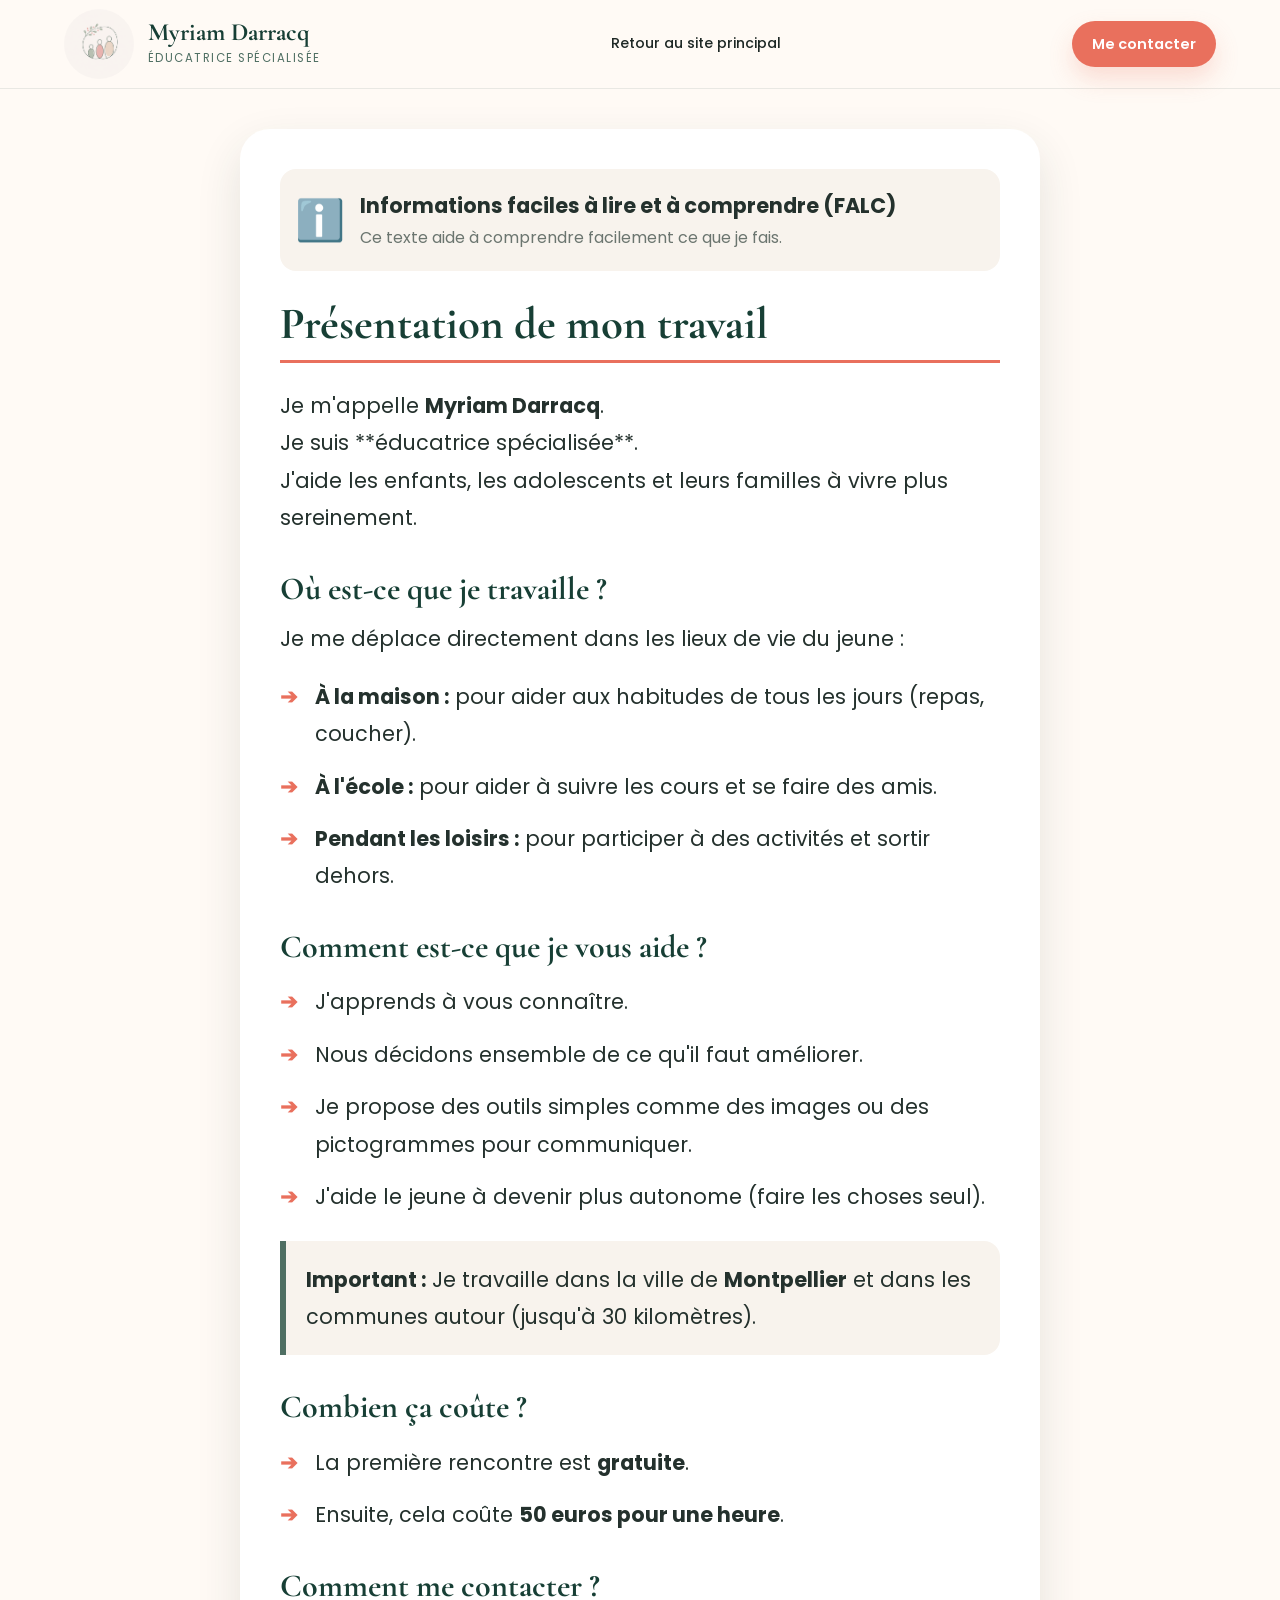
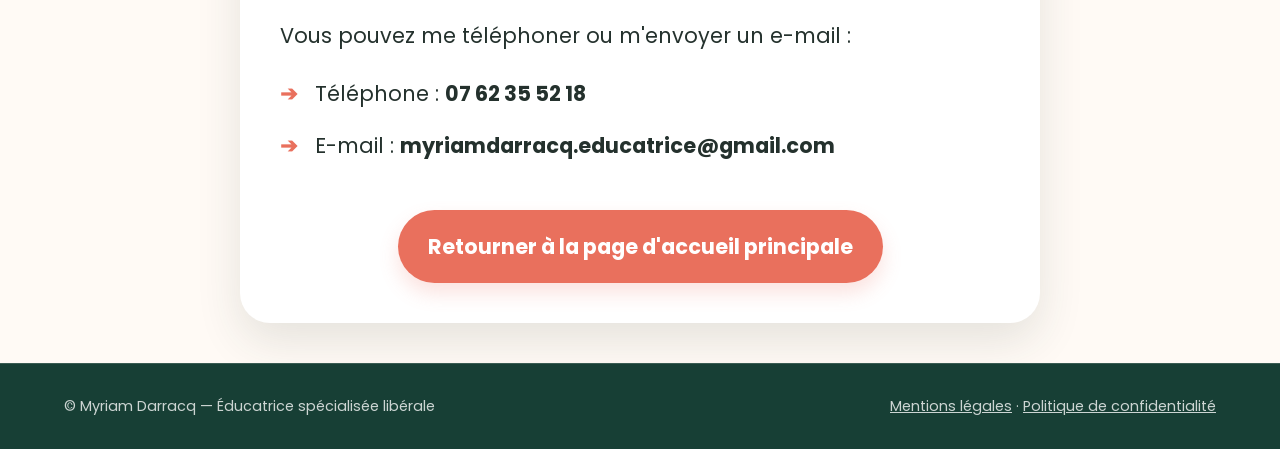
==== falc.html @ df6ad58f "Initial commit: Site portfolio de Myriam Darracq" ====
<!DOCTYPE html>
<html lang="fr">
<head>
  <meta charset="UTF-8" />
  <meta name="viewport" content="width=device-width, initial-scale=1.0" />
  <title>Version Facile à Lire et à Comprendre (FALC) | Myriam Darracq</title>
  <meta name="description" content="Présentation simple et facile à comprendre de l'accompagnement éducatif de Myriam Darracq." />
  
  <!-- Fonts -->
  <link rel="preconnect" href="https://fonts.googleapis.com">
  <link rel="preconnect" href="https://fonts.gstatic.com" crossorigin>
  <link href="https://fonts.googleapis.com/css2?family=Cormorant+Garamond:wght@500;600;700&family=Poppins:wght@300;400;500;600;700&display=swap" rel="stylesheet">
  
  <!-- Styles -->
  <link rel="stylesheet" href="style.css" />
  
  <style>
    .falc-container {
      max-width: 800px;
      margin: 40px auto;
      background: white;
      padding: 40px;
      border-radius: 30px;
      box-shadow: var(--ombre);
      font-size: 1.3rem; /* Police plus grande pour la lisibilité */
      line-height: 1.8;
    }
    
    .falc-container h1 {
      font-size: 2.8rem;
      margin-bottom: 24px;
      border-bottom: 3px solid var(--corail);
      padding-bottom: 12px;
    }
    
    .falc-container h2 {
      font-size: 2rem;
      margin-top: 35px;
      margin-bottom: 15px;
      color: var(--vert-fonce);
    }
    
    .falc-logo {
      display: flex;
      align-items: center;
      gap: 15px;
      margin-bottom: 30px;
      background: var(--beige);
      padding: 15px;
      border-radius: 16px;
    }
    
    .falc-logo img {
      width: 60px;
      height: 60px;
    }
    
    .falc-bullet-list {
      list-style-type: none;
      padding-left: 0;
      margin: 20px 0;
    }
    
    .falc-bullet-list li {
      position: relative;
      padding-left: 35px;
      margin-bottom: 15px;
    }
    
    .falc-bullet-list li::before {
      content: "➔";
      position: absolute;
      left: 0;
      color: var(--corail);
      font-weight: bold;
    }
    
    .falc-box {
      background: var(--beige);
      border-left: 6px solid var(--vert);
      padding: 20px;
      border-radius: 0 16px 16px 0;
      margin: 25px 0;
    }
    
    .btn-falc {
      display: inline-block;
      background: var(--corail);
      color: white;
      padding: 18px 30px;
      border-radius: 999px;
      font-weight: 700;
      margin-top: 25px;
      box-shadow: 0 10px 20px rgba(233,112,93,.2);
      text-align: center;
    }
    
    .btn-falc:hover {
      transform: translateY(-2px);
      background: var(--vert-fonce);
    }
  </style>
</head>
<body>

  <!-- Navigation Header (Simplifié) -->
  <header>
    <div class="container navbar">
      <a href="index.html" class="brand">
        <img src="images/logo1.png" alt="Logo Myriam Darracq">
        <div>
          <div class="brand-name">Myriam Darracq</div>
          <div class="brand-job">Éducatrice spécialisée</div>
        </div>
      </a>
      
      <nav aria-label="Menu principal">
        <ul>
          <li><a href="index.html">Retour au site principal</a></li>
        </ul>
      </nav>
      
      <div class="header-actions">
        <a class="btn btn-primary" href="index.html#contact">Me contacter</a>
      </div>
    </div>
  </header>

  <main class="container">
    <div class="falc-container">
      
      <div class="falc-logo">
        <span style="font-size: 2.5rem;" aria-hidden="true">ℹ️</span>
        <div>
          <strong>Informations faciles à lire et à comprendre (FALC)</strong>
          <p style="font-size: 1rem; margin: 0; color: var(--muted);">Ce texte aide à comprendre facilement ce que je fais.</p>
        </div>
      </div>

      <h1>Présentation de mon travail</h1>
      
      <p>Je m'appelle <strong>Myriam Darracq</strong>.</p>
      <p>Je suis **éducatrice spécialisée**.</p>
      <p>J'aide les enfants, les adolescents et leurs familles à vivre plus sereinement.</p>

      <h2>Où est-ce que je travaille ?</h2>
      <p>Je me déplace directement dans les lieux de vie du jeune :</p>
      <ul class="falc-bullet-list">
        <li><strong>À la maison :</strong> pour aider aux habitudes de tous les jours (repas, coucher).</li>
        <li><strong>À l'école :</strong> pour aider à suivre les cours et se faire des amis.</li>
        <li><strong>Pendant les loisirs :</strong> pour participer à des activités et sortir dehors.</li>
      </ul>

      <h2>Comment est-ce que je vous aide ?</h2>
      <ul class="falc-bullet-list">
        <li>J'apprends à vous connaître.</li>
        <li>Nous décidons ensemble de ce qu'il faut améliorer.</li>
        <li>Je propose des outils simples comme des images ou des pictogrammes pour communiquer.</li>
        <li>J'aide le jeune à devenir plus autonome (faire les choses seul).</li>
      </ul>

      <div class="falc-box">
        <strong>Important :</strong> Je travaille dans la ville de <strong>Montpellier</strong> et dans les communes autour (jusqu'à 30 kilomètres).
      </div>

      <h2>Combien ça coûte ?</h2>
      <ul class="falc-bullet-list">
        <li>La première rencontre est <strong>gratuite</strong>.</li>
        <li>Ensuite, cela coûte <strong>50 euros pour une heure</strong>.</li>
      </ul>

      <h2>Comment me contacter ?</h2>
      <p>Vous pouvez me téléphoner ou m'envoyer un e-mail :</p>
      <ul class="falc-bullet-list">
        <li>Téléphone : <strong>07 62 35 52 18</strong></li>
        <li>E-mail : <strong>myriamdarracq.educatrice@gmail.com</strong></li>
      </ul>
      
      <div style="text-align: center;">
        <a href="index.html" class="btn-falc">Retourner à la page d'accueil principale</a>
      </div>

    </div>
  </main>

  <!-- Footer -->
  <footer>
    <div class="container footer-grid">
      <div>© Myriam Darracq — Éducatrice spécialisée libérale</div>
      <div>
        <a href="mentions-legales.html" style="text-decoration: underline;">Mentions légales</a> · 
        <a href="politique-confidentialite.html" style="text-decoration: underline;">Politique de confidentialité</a>
      </div>
    </div>
  </footer>

</body>
</html>
---- style.css ----
:root {
  --vert: #4f6f63;
  --vert-fonce: #173f35;
  --vert-clair: #aab8b1;
  --corail: #e9705d;
  --peche: #f3caa3;
  --beige: #f8f3ed;
  --beige-2: #fffaf5;
  --texte: #24312d;
  --muted: #6b756f;
  --ombre: 0 18px 45px rgba(39, 61, 53, 0.12);
}

* {
  margin: 0;
  padding: 0;
  box-sizing: border-box;
  scroll-behavior: smooth;
}

body {
  font-family: 'Poppins', sans-serif;
  background: var(--beige-2);
  color: var(--texte);
  line-height: 1.7;
  overflow-x: hidden;
}

img {
  max-width: 100%;
  display: block;
}

a {
  text-decoration: none;
  color: inherit;
  cursor: pointer;
}

h1, h2, h3, h4 {
  font-family: 'Cormorant Garamond', serif;
  color: var(--vert-fonce);
  line-height: 1.05;
}

.container {
  width: min(1180px, 90%);
  margin: auto;
}

section {
  padding: 90px 0;
  position: relative;
}

.script-title {
  font-family: 'Handlee', cursive;
  color: var(--vert-fonce);
  font-size: 2.2rem;
  text-align: center;
  margin-bottom: 18px;
}

.section-title {
  text-align: center;
  font-size: clamp(2.2rem, 4vw, 3.6rem);
  margin-bottom: 16px;
}

.section-subtitle {
  text-align: center;
  max-width: 780px;
  margin: 0 auto 55px;
  color: var(--muted);
  font-size: 1.05rem;
}

.underline {
  display: inline-block;
  position: relative;
}

.underline::after {
  content: "";
  position: absolute;
  left: 8%;
  right: 8%;
  bottom: -5px;
  height: 5px;
  background: var(--corail);
  border-radius: 999px;
  opacity: 0.75;
}

/* Header & Navbar */
header {
  position: sticky;
  top: 0;
  z-index: 1000;
  background: rgba(255, 250, 245, 0.92);
  backdrop-filter: blur(14px);
  border-bottom: 1px solid rgba(79, 111, 99, 0.12);
}

.navbar {
  min-height: 88px;
  display: grid;
  grid-template-columns: auto 1fr auto;
  align-items: center;
  gap: 28px;
}

.brand {
  display: flex;
  align-items: center;
  gap: 14px;
  min-width: 230px;
}

.brand img {
  width: 70px;
  height: 70px;
  object-fit: contain;
  border-radius: 50%;
}

.brand-name {
  font-family: 'Cormorant Garamond', serif;
  font-size: 1.55rem;
  color: var(--vert-fonce);
  line-height: 1;
  font-weight: 700;
  white-space: nowrap;
}

.brand-job {
  font-size: 0.72rem;
  letter-spacing: 0.13em;
  text-transform: uppercase;
  color: var(--vert);
  margin-top: 4px;
  white-space: nowrap;
}

nav ul {
  display: flex;
  align-items: center;
  justify-content: center;
  list-style: none;
  gap: 18px;
  font-size: 0.88rem;
  font-weight: 500;
  white-space: nowrap;
}

nav a {
  transition: 0.25s;
  color: #1e2825;
}

nav a:hover {
  color: var(--corail);
}

.dropdown {
  position: relative;
}

.dropdown-menu {
  position: absolute;
  top: 42px;
  left: 50%;
  transform: translateX(-50%);
  width: 260px;
  background: white;
  border-radius: 20px;
  box-shadow: var(--ombre);
  padding: 14px;
  display: none;
  border: 1px solid rgba(79, 111, 99, 0.08);
  z-index: 999;
}

.dropdown:hover .dropdown-menu {
  display: block;
}

.dropdown-menu a {
  display: block;
  padding: 10px 12px;
  border-radius: 12px;
  color: var(--texte);
}

.dropdown-menu a:hover {
  background: var(--beige);
}

.header-actions {
  display: flex;
  align-items: center;
  justify-content: flex-end;
  gap: 12px;
}

.header-actions .btn {
  padding: 11px 20px;
  font-size: 0.9rem;
  white-space: nowrap;
}

.phone-pill {
  background: var(--vert-fonce);
  color: white;
  border-radius: 999px;
  padding: 11px 18px;
  font-size: 0.9rem;
  font-weight: 600;
  white-space: nowrap;
}

.btn {
  display: inline-flex;
  align-items: center;
  justify-content: center;
  gap: 10px;
  border-radius: 999px;
  font-weight: 600;
  transition: 0.25s;
  border: none;
  cursor: pointer;
  white-space: nowrap;
}

.btn-primary {
  background: var(--corail);
  color: white;
  padding: 16px 25px;
  box-shadow: 0 12px 24px rgba(233, 112, 93, 0.22);
}

.btn-primary:hover {
  transform: translateY(-3px);
}

.btn-secondary {
  background: white;
  color: var(--vert-fonce);
  border: 2px solid var(--vert-fonce);
  padding: 14px 25px;
}

.btn-secondary:hover {
  background: var(--vert-fonce);
  color: white;
}

.mobile-note {
  display: none;
}

/* Hero Section */
.hero {
  padding: 70px 0 40px;
  background: linear-gradient(180deg, #fffaf5 0%, #f8f3ed 100%);
  overflow: hidden;
}

.hero-grid {
  display: grid;
  grid-template-columns: 0.9fr 1.1fr;
  gap: 55px;
  align-items: center;
  position: relative;
  z-index: 2;
}

.eyebrow {
  color: var(--corail);
  font-weight: 700;
  letter-spacing: 0.03em;
  margin-bottom: 18px;
}

.hero h1 {
  font-size: clamp(3rem, 5.5vw, 5.8rem);
  margin-bottom: 26px;
  max-width: 620px;
}

.hero p {
  font-size: 1.07rem;
  color: #303936;
  max-width: 620px;
  margin-bottom: 18px;
}

.hero strong {
  color: var(--corail);
}

.hero-bullets {
  display: grid;
  gap: 13px;
  margin: 25px 0 30px;
}

.hero-bullet {
  display: flex;
  align-items: flex-start;
  gap: 12px;
  font-weight: 500;
}

.check {
  width: 24px;
  height: 24px;
  border-radius: 50%;
  background: var(--corail);
  color: white;
  display: inline-flex;
  align-items: center;
  justify-content: center;
  flex: 0 0 24px;
  font-size: 0.75rem;
  margin-top: 2px;
}

.hero-buttons {
  display: flex;
  gap: 16px;
  flex-wrap: wrap;
  margin-top: 30px;
}

.hero-visual {
  position: relative;
  min-height: 560px;
  overflow: visible;
}

.hero-visual::before {
  content: "";
  position: absolute;
  right: -105px;
  top: -40px;
  width: 520px;
  height: 520px;
  background: rgba(217, 160, 154, 0.32);
  border-radius: 50%;
  z-index: 1;
  pointer-events: none;
}

.hero-photo {
  position: relative;
  height: 560px;
  background: #efe8df;
  overflow: hidden;
  border-radius: 52% 48% 45% 55% / 42% 47% 53% 58%;
  border: 10px solid white;
  box-shadow: var(--ombre);
  z-index: 2;
}

.hero-photo img {
  width: 100%;
  height: 100%;
  object-fit: cover;
  object-position: 50% 20%;
  display: block;
}

/* Feature Strip */
.feature-strip {
  background: rgba(255, 255, 255, 0.72);
  border-radius: 40px;
  margin-top: 30px;
  padding: 35px;
  box-shadow: var(--ombre);
  position: relative;
  z-index: 4;
}

.feature-title {
  width: 100%;
  text-align: center;
  margin-bottom: 35px;
}

.feature-title span {
  display: inline-block;
  font-family: 'Handlee', cursive;
  font-size: clamp(1.7rem, 3vw, 2.4rem);
  color: var(--vert-fonce);
  line-height: 1.2;
}

.feature-title span::after {
  content: "";
  display: block;
  width: 55%;
  height: 4px;
  background: var(--corail);
  border-radius: 999px;
  margin: 10px auto 0;
}

.feature-cards {
  display: grid;
  grid-template-columns: repeat(4, 1fr);
  gap: 20px;
}

.feature-card {
  padding: 30px 22px;
  border-radius: 24px;
  min-height: 240px;
  display: flex;
  flex-direction: column;
  align-items: center;
  justify-content: flex-start;
  text-align: center;
}

.feature-card:nth-child(1) { background: #e9eee8; }
.feature-card:nth-child(2) { background: #f6d5cd; }
.feature-card:nth-child(3) { background: #f5e2bd; }
.feature-card:nth-child(4) { background: #dfe8e4; }

.feature-icon {
  font-size: 2.4rem;
  margin-bottom: 12px;
}

.feature-card h3 {
  font-size: 1.65rem;
  min-height: 72px;
  display: flex;
  align-items: center;
  justify-content: center;
  margin-bottom: 12px;
}

.feature-card p {
  font-size: 0.9rem;
  color: #2d3935;
  margin-top: auto;
}

/* Cards Grid */
.cards-grid {
  display: grid;
  grid-template-columns: repeat(3, 1fr);
  gap: 24px;
  align-items: stretch;
}

.card {
  background: white;
  padding: 30px;
  border-radius: 28px;
  box-shadow: var(--ombre);
  border: 1px solid rgba(79, 111, 99, 0.07);
  transition: 0.25s;
}

.card:hover {
  transform: translateY(-5px);
}

.card h3 {
  font-size: 1.65rem;
  margin-bottom: 12px;
}

.card p {
  color: var(--muted);
}

/* Situations Section */
.situations-section {
  background: white;
}

.situations-grid {
  display: grid;
  grid-template-columns: repeat(3, 1fr);
  gap: 22px;
}

.situation {
  background: var(--beige);
  border-radius: 24px;
  padding: 25px;
}

.situation strong {
  color: var(--vert-fonce);
}

/* Approach Section */
.approach-block {
  background: linear-gradient(135deg, #fffaf5, #f3e7dc);
  border-radius: 44px;
  padding: 55px;
  display: grid;
  grid-template-columns: 0.9fr 1.1fr;
  gap: 50px;
  align-items: center;
  box-shadow: var(--ombre);
  overflow: hidden;
}

.approach-content p {
  margin-bottom: 16px;
}

.portrait-organic {
  height: 390px;
  border-radius: 58% 42% 38% 62% / 50% 38% 62% 50%;
  background: white;
  box-shadow: var(--ombre);
  display: flex;
  align-items: center;
  justify-content: center;
  color: var(--muted);
  overflow: hidden;
  border: 8px solid white;
}

.portrait-organic img {
  width: 100%;
  height: 100%;
  object-fit: cover;
}

.approach-list {
  display: grid;
  gap: 16px;
  margin-top: 25px;
}

.approach-item {
  display: flex;
  align-items: flex-start;
  gap: 14px;
}

.approach-item .dot {
  background: var(--vert-clair);
  color: white;
  width: 28px;
  height: 28px;
  border-radius: 50%;
  display: flex;
  align-items: center;
  justify-content: center;
  flex: 0 0 28px;
}

/* Concrete Accompagnements */
.concrete-grid {
  display: grid;
  grid-template-columns: 1fr 0.9fr;
  gap: 34px;
  align-items: stretch;
}

.case-cards {
  display: grid;
  grid-template-columns: repeat(3, 1fr);
  gap: 20px;
}

.case-card {
  background: white;
  border-radius: 24px;
  padding: 24px;
  box-shadow: var(--ombre);
}

.case-card h3 {
  font-size: 1.45rem;
}

.case-card p {
  font-size: 0.93rem;
  color: var(--muted);
  margin-top: 8px;
}

.quote-card {
  background: var(--vert);
  color: white;
  border-radius: 55% 45% 45% 55% / 20% 35% 65% 80%;
  min-height: 360px;
  padding: 55px;
  display: flex;
  flex-direction: column;
  justify-content: center;
  position: relative;
  overflow: hidden;
}

.quote-card::before {
  content: "“";
  font-family: 'Cormorant Garamond';
  font-size: 8rem;
  position: absolute;
  top: 10px;
  left: 35px;
  color: rgba(255, 255, 255, 0.23);
}

.quote-card p {
  font-family: 'Handlee', cursive;
  font-size: 2rem;
  line-height: 1.35;
  color: white;
}

/* About Section */
.about-grid {
  display: grid;
  grid-template-columns: 0.8fr 1.2fr;
  gap: 48px;
  align-items: center;
}

.about-photo {
  background: #f1e8df;
  border-radius: 36px;
  min-height: 470px;
  display: flex;
  align-items: center;
  justify-content: center;
  box-shadow: var(--ombre);
  overflow: hidden;
  color: var(--muted);
}

.about-photo img {
  width: 100%;
  height: 100%;
  object-fit: cover;
}

.about-text {
  background: white;
  border-radius: 36px;
  padding: 42px;
  box-shadow: var(--ombre);
}

.about-text p {
  margin-bottom: 16px;
  color: #495651;
}

/* Tools Section */
.tools-grid {
  display: grid;
  grid-template-columns: 1fr 1fr;
  gap: 34px;
  align-items: center;
}

.tools-photo {
  min-height: 380px;
  background: white;
  border-radius: 34px;
  box-shadow: var(--ombre);
  display: flex;
  align-items: center;
  justify-content: center;
  overflow: hidden;
  color: var(--muted);
}

.tools-photo img {
  width: 100%;
  height: 100%;
  object-fit: cover;
}

.tools-list {
  display: grid;
  grid-template-columns: 1fr 1fr;
  gap: 15px;
}

.tool-pill {
  background: white;
  border-radius: 18px;
  padding: 18px;
  box-shadow: 0 10px 25px rgba(0, 0, 0, 0.05);
  font-weight: 500;
}

/* Process Section */
.process-panel {
  width: 100%;
  background: linear-gradient(135deg, #fffaf5, #f4e8df);
  border-radius: 46px;
  padding: 48px;
  box-shadow: var(--ombre);
  border: 1px solid rgba(79, 111, 99, 0.08);
}

.process-grid {
  display: grid;
  grid-template-columns: repeat(2, 1fr);
  gap: 24px;
  margin-top: 42px;
}

.process-card {
  background: white;
  border-radius: 32px;
  padding: 34px 34px 30px;
  box-shadow: var(--ombre);
  min-height: 300px;
  display: flex;
  flex-direction: column;
  align-items: flex-start;
}

.process-icon {
  width: 66px;
  height: 66px;
  border-radius: 50%;
  background: var(--beige);
  display: flex;
  align-items: center;
  justify-content: center;
  margin: 0 auto 22px;
  border: 3px solid white;
  box-shadow: 0 10px 22px rgba(0, 0, 0, 0.08);
}

.process-icon svg {
  width: 31px;
  height: 31px;
  stroke: var(--vert-fonce);
  stroke-width: 1.9;
  fill: none;
  stroke-linecap: round;
  stroke-linejoin: round;
}

.process-card h3 {
  width: 100%;
  text-align: center;
  font-size: 1.9rem;
  margin-bottom: 16px;
}

.process-card p {
  color: var(--muted);
  font-size: 0.98rem;
  margin-bottom: 10px;
}

.process-card:nth-child(2) .process-icon { background: #f6d5cd; }
.process-card:nth-child(3) .process-icon { background: #f5e2bd; }

.process-card.final {
  background: var(--vert);
  color: white;
}

.process-card.final h3,
.process-card.final p {
  color: white;
}

.process-card.final .process-icon {
  background: white;
}

/* Tarifs & Map Section */
.bottom-grid {
  display: grid;
  grid-template-columns: 1fr 1fr;
  gap: 24px;
  align-items: stretch;
}

.panel {
  background: white;
  border-radius: 28px;
  padding: 30px;
  box-shadow: var(--ombre);
}

#map {
  height: 320px;
  width: 100%;
  min-height: 320px;
  border-radius: 22px;
  margin-top: 14px;
  overflow: hidden;
  box-shadow: 0 6px 20px rgba(0, 0, 0, 0.08);
  background: #eef2ef;
}

.map-fallback {
  display: none;
  margin-top: 12px;
  font-size: 0.9rem;
  color: var(--muted);
}

.price {
  font-family: 'Cormorant Garamond';
  font-size: 3rem;
  color: var(--vert-fonce);
  font-weight: 700;
  line-height: 1;
}

.free-badge {
  display: inline-block;
  background: #f3c0a9;
  color: var(--vert-fonce);
  border-radius: 999px;
  padding: 8px 14px;
  font-weight: 600;
  margin: 13px 0;
}

/* FAQ Section */
.faq-wrap {
  max-width: 900px;
  margin: auto;
  display: grid;
  gap: 14px;
}

details {
  background: white;
  border-radius: 22px;
  padding: 20px 24px;
  box-shadow: 0 8px 25px rgba(0, 0, 0, 0.05);
}

summary {
  cursor: pointer;
  font-weight: 700;
  color: var(--vert-fonce);
  list-style: none;
  display: flex;
  justify-content: space-between;
  gap: 20px;
}

summary::after {
  content: "+";
  font-size: 1.4rem;
  color: var(--corail);
}

details[open] summary::after {
  content: "–";
}

details p {
  margin-top: 15px;
  color: var(--muted);
}

/* Contact Section */
.contact-section {
  background: var(--vert-fonce);
  color: white;
  border-radius: 54px 54px 0 0;
  margin-top: 40px;
  padding: 75px 0;
}

.contact-grid {
  display: grid;
  grid-template-columns: 1fr 1fr;
  gap: 40px;
  align-items: start;
}

.contact-section h2 {
  color: white;
  font-family: 'Handlee', cursive;
  font-size: 3rem;
  margin-bottom: 18px;
}

.contact-section p {
  color: rgba(255, 255, 255, 0.86);
}

.contact-info {
  margin-top: 30px;
  display: grid;
  gap: 13px;
  font-weight: 600;
}

.form-card {
  background: white;
  border-radius: 30px;
  padding: 32px;
  box-shadow: var(--ombre);
}

.form-card input,
.form-card textarea,
.form-card select {
  width: 100%;
  border: 1px solid #d8dedb;
  border-radius: 15px;
  padding: 14px 16px;
  margin-bottom: 13px;
  font-family: 'Poppins', sans-serif;
  outline: none;
}

.form-card textarea {
  height: 130px;
  resize: vertical;
}

.rgpd {
  display: flex;
  gap: 10px;
  color: var(--muted);
  font-size: 0.82rem;
  margin: 5px 0 16px;
}

.rgpd input {
  width: auto;
  margin: 4px 0 0;
}

/* Footer */
footer {
  background: var(--vert-fonce);
  color: white;
  padding: 30px 0;
  border-top: 1px solid rgba(255, 255, 255, 0.15);
}

.footer-grid {
  display: flex;
  justify-content: space-between;
  gap: 20px;
  align-items: center;
  flex-wrap: wrap;
  color: rgba(255, 255, 255, 0.78);
  font-size: 0.9rem;
}

/* Bouton Hamburger */
.mobile-menu-toggle {
  display: none;
  flex-direction: column;
  justify-content: space-between;
  width: 28px;
  height: 20px;
  background: transparent;
  border: none;
  cursor: pointer;
  z-index: 1100;
  padding: 0;
  flex-shrink: 0;
}

.hamburger-bar {
  display: block;
  width: 100%;
  height: 3px;
  background-color: var(--vert-fonce);
  border-radius: 999px;
  transition: all 0.3s ease;
}

.mobile-menu-toggle.active .hamburger-bar:nth-child(1) {
  transform: translateY(8px) rotate(45deg);
}

.mobile-menu-toggle.active .hamburger-bar:nth-child(2) {
  opacity: 0;
}

.mobile-menu-toggle.active .hamburger-bar:nth-child(3) {
  transform: translateY(-9px) rotate(-45deg);
}

/* Responsive Rules */
@media (max-width: 1250px) {
  .navbar {
    gap: 16px;
  }
  nav ul {
    gap: 12px;
    font-size: 0.82rem;
  }
  .brand {
    min-width: auto;
  }
  .brand img {
    width: 60px;
    height: 60px;
  }
  .brand-name {
    font-size: 1.35rem;
  }
  .brand-job {
    font-size: 0.65rem;
  }
  .phone-pill {
    padding: 10px 14px;
    font-size: 0.85rem;
  }
  .header-actions .btn {
    padding: 10px 16px;
    font-size: 0.85rem;
  }
}

@media (max-width: 1060px) {
  .navbar {
    display: flex !important;
    justify-content: space-between;
    align-items: center;
    gap: 16px;
  }

  .header-actions {
    margin-left: auto;
    flex-shrink: 0;
  }

  .mobile-menu-toggle {
    display: flex;
  }

  .navbar.has-mobile-menu nav {
    display: flex !important;
    position: fixed;
    top: 0;
    left: 100%;
    width: 100%;
    height: 100vh;
    background: rgba(255, 250, 245, 0.98);
    backdrop-filter: blur(20px);
    z-index: 1050;
    transition: left 0.4s ease;
    align-items: center;
    justify-content: center;
  }

  .navbar.has-mobile-menu nav.active {
    left: 0;
  }

  nav ul {
    flex-direction: column;
    gap: 24px;
    font-size: 1.4rem;
    align-items: center;
  }
  .hero-grid,
  .approach-block,
  .concrete-grid,
  .about-grid,
  .tools-grid,
  .contact-grid {
    grid-template-columns: 1fr;
  }
  .feature-cards,
  .bottom-grid,
  .cards-grid,
  .situations-grid,
  .case-cards,
  .process-grid {
    grid-template-columns: 1fr 1fr;
  }
  .hero-visual {
    min-height: auto;
  }
}

@media (max-width: 720px) {
  .navbar {
    min-height: 76px;
    gap: 12px;
  }
  .brand {
    gap: 10px;
    flex-shrink: 0;
  }
  .brand img {
    width: 48px;
    height: 48px;
  }
  .brand-name {
    font-size: 1.15rem;
  }
  .brand-job {
    font-size: 0.58rem;
  }
  .phone-pill {
    display: none;
  }
  .header-actions .btn {
    padding: 8px 14px;
    font-size: 0.82rem;
  }
  .hero {
    padding-top: 45px;
  }
  .hero-photo {
    height: 380px;
  }
  .feature-cards,
  .bottom-grid,
  .cards-grid,
  .situations-grid,
  .case-cards,
  .tools-list,
  .process-grid {
    grid-template-columns: 1fr;
  }
  .process-panel {
    padding: 28px;
    border-radius: 32px;
  }
  .process-card {
    min-height: auto;
  }
  .approach-block {
    padding: 30px;
    border-radius: 30px;
  }
  .quote-card {
    border-radius: 34px;
    min-height: auto;
    padding: 36px;
  }
  .quote-card p {
    font-size: 1.55rem;
  }
  .contact-section {
    border-radius: 32px 32px 0 0;
  }
  .mobile-note {
    display: block;
    color: var(--vert);
    font-weight: 600;
    margin-top: 10px;
  }
}

@media (max-width: 400px) {
  .navbar {
    gap: 8px;
  }
  .brand {
    gap: 8px;
  }
  .brand img {
    width: 38px;
    height: 38px;
  }
  .brand-name {
    font-size: 1rem;
  }
  .brand-job {
    font-size: 0.52rem;
  }
  .header-actions .btn {
    padding: 6px 10px;
    font-size: 0.75rem;
  }
  .mobile-menu-toggle {
    width: 24px;
    height: 18px;
  }
  .hamburger-bar {
    height: 2.5px;
  }
  .mobile-menu-toggle.active .hamburger-bar:nth-child(1) {
    transform: translateY(8px) rotate(45deg);
  }
  .mobile-menu-toggle.active .hamburger-bar:nth-child(3) {
    transform: translateY(-7.5px) rotate(-45deg);
  }
}

/* Justification des textes longs */
.about-text p,
.approach-content p,
.process-card p {
  text-align: justify;
}

/* Note de localisation de la carte */
.map-note {
  margin-top: 14px;
  font-size: 0.95rem;
  color: var(--muted);
  font-style: italic;
  text-align: center;
}

/* Réseaux sociaux et liens FALC */
.social-links {
  display: flex;
  gap: 15px;
  margin-top: 20px;
}

.social-link {
  display: inline-flex;
  align-items: center;
  gap: 8px;
  color: white;
  background: rgba(255, 255, 255, 0.1);
  padding: 10px 18px;
  border-radius: 999px;
  font-size: 0.9rem;
  transition: 0.25s;
  border: 1px solid rgba(255, 255, 255, 0.15);
}

.social-link:hover {
  background: var(--corail);
  color: white;
  transform: translateY(-2px);
}

.falc-link {
  color: var(--corail) !important;
  font-weight: 600 !important;
  transition: 0.25s;
}

.falc-link:hover {
  color: var(--vert-fonce) !important;
}

/* Correction pour l'affichage des tuiles et marqueurs Leaflet */
.leaflet-container img {
  max-width: none !important;
  max-height: none !important;
}

/* Bouton Hamburger déplacé en amont des règles responsive */
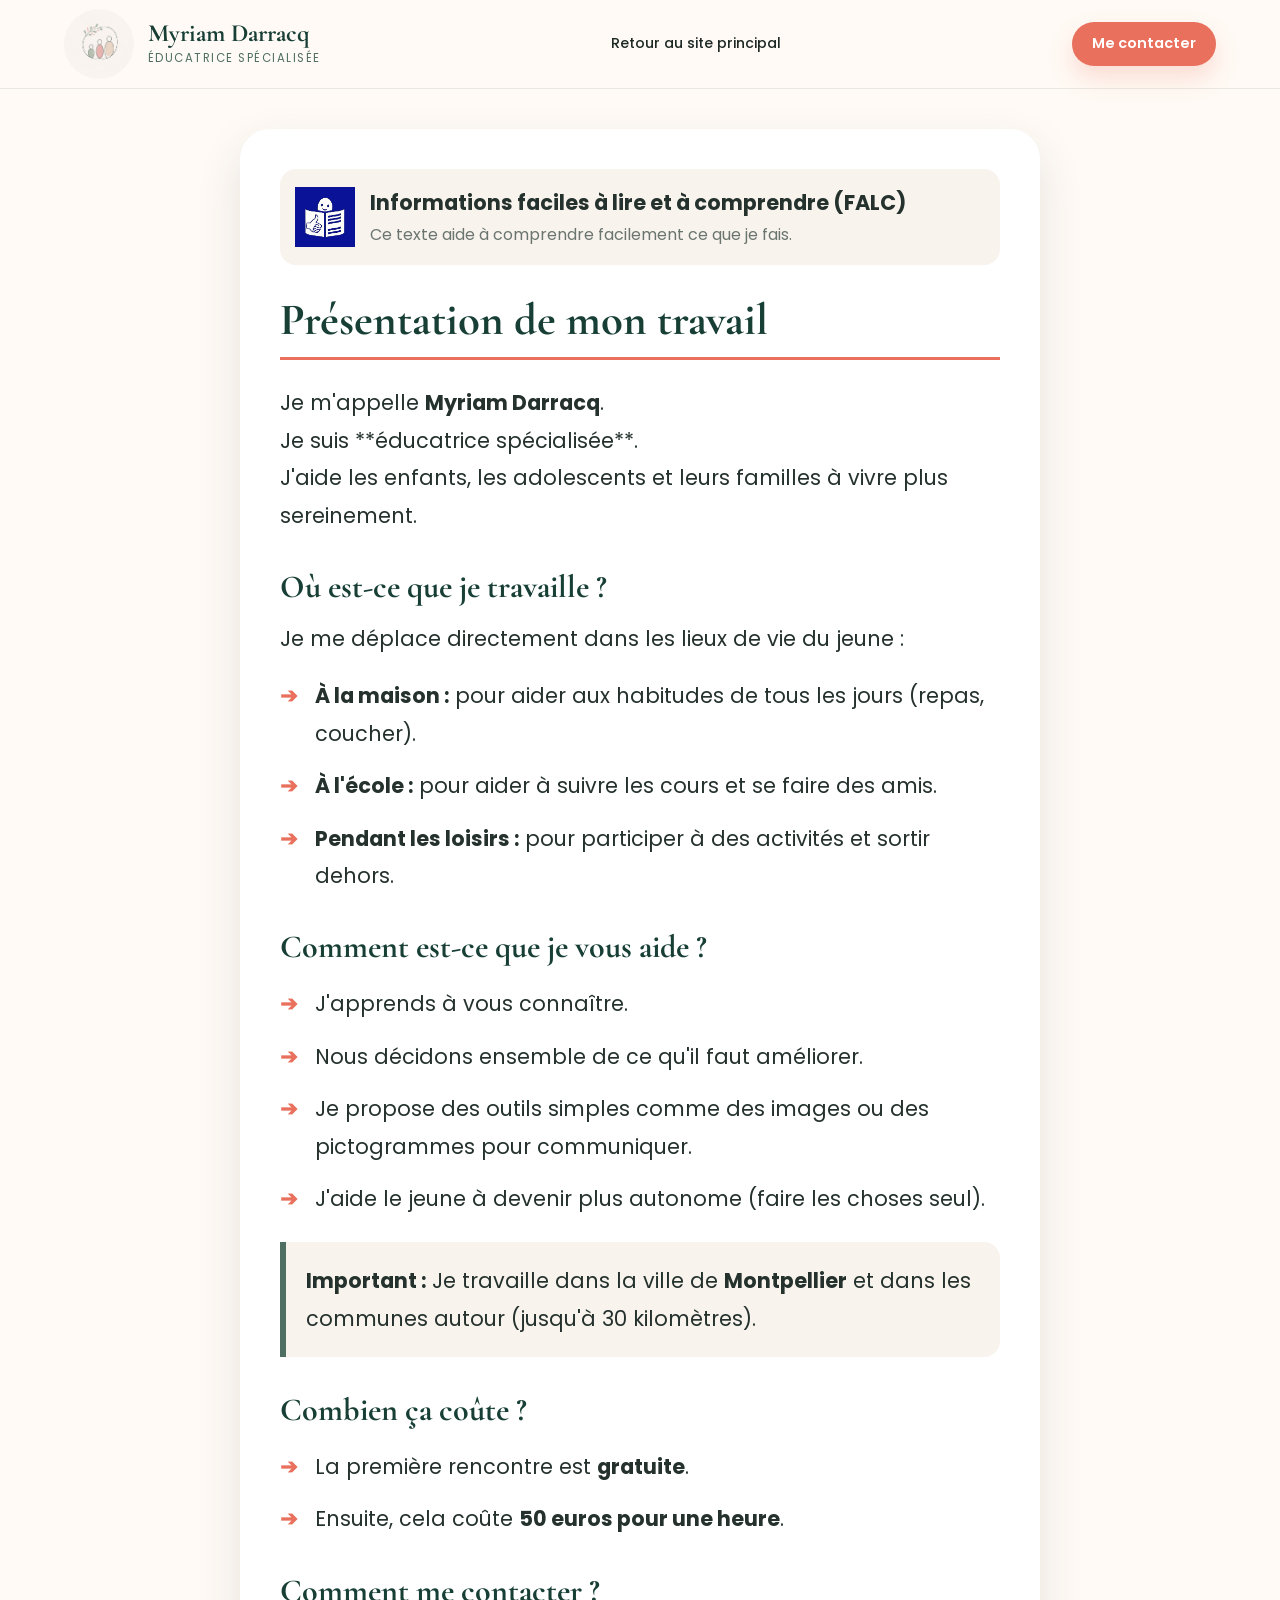
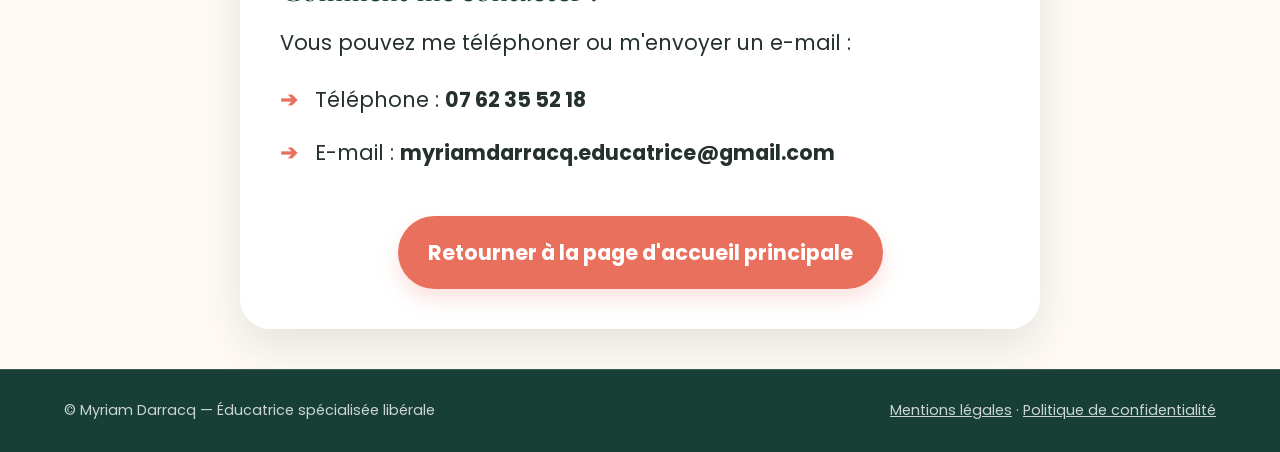
==== commit 9701852b: "feat: carte Leaflet avec cercle de 30 km, logo FALC, frais km dès 15 km, message de succès du formul" ====
--- a/falc.html
+++ b/falc.html
@@ -130,7 +130,7 @@
     <div class="falc-container">
       
       <div class="falc-logo">
-        <span style="font-size: 2.5rem;" aria-hidden="true">ℹ️</span>
+        <img src="images/logo-falc.jpg" alt="Logo FALC : Facile à lire et à comprendre" />
         <div>
           <strong>Informations faciles à lire et à comprendre (FALC)</strong>
           <p style="font-size: 1rem; margin: 0; color: var(--muted);">Ce texte aide à comprendre facilement ce que je fais.</p>
--- a/style.css
+++ b/style.css
@@ -1,3 +1,16 @@
+/* ── Accessibilité : masqué visuellement, lu par les lecteurs d'écran ── */
+.sr-only {
+  position: absolute;
+  width: 1px;
+  height: 1px;
+  padding: 0;
+  margin: -1px;
+  overflow: hidden;
+  clip: rect(0, 0, 0, 0);
+  white-space: nowrap;
+  border: 0;
+}
+
 :root {
   --vert: #4f6f63;
   --vert-fonce: #173f35;
@@ -11,18 +24,21 @@
   --ombre: 0 18px 45px rgba(39, 61, 53, 0.12);
 }
 
+html {
+  scroll-behavior: smooth;
+}
+
 * {
   margin: 0;
   padding: 0;
   box-sizing: border-box;
-  scroll-behavior: smooth;
 }
 
 body {
   font-family: 'Poppins', sans-serif;
   background: var(--beige-2);
   color: var(--texte);
-  line-height: 1.7;
+  line-height: 1.5;
   overflow-x: hidden;
 }
 
@@ -40,7 +56,7 @@
 h1, h2, h3, h4 {
   font-family: 'Cormorant Garamond', serif;
   color: var(--vert-fonce);
-  line-height: 1.05;
+  line-height: 1.12;
 }
 
 .container {
@@ -49,28 +65,28 @@
 }
 
 section {
-  padding: 90px 0;
+  padding: 75px 0;
   position: relative;
 }
 
 .script-title {
   font-family: 'Handlee', cursive;
   color: var(--vert-fonce);
-  font-size: 2.2rem;
+  font-size: 2.6rem;
   text-align: center;
   margin-bottom: 18px;
 }
 
 .section-title {
   text-align: center;
-  font-size: clamp(2.2rem, 4vw, 3.6rem);
+  font-size: clamp(2.5rem, 4vw, 4rem);
   margin-bottom: 16px;
 }
 
 .section-subtitle {
   text-align: center;
   max-width: 780px;
-  margin: 0 auto 55px;
+  margin: 0 auto 36px;
   color: var(--muted);
   font-size: 1.05rem;
 }
@@ -241,6 +257,7 @@
 
 .btn-primary:hover {
   transform: translateY(-3px);
+  box-shadow: 0 18px 36px rgba(233, 112, 93, 0.38);
 }
 
 .btn-secondary {
@@ -283,9 +300,10 @@
 }
 
 .hero h1 {
-  font-size: clamp(3rem, 5.5vw, 5.8rem);
-  margin-bottom: 26px;
-  max-width: 620px;
+  font-size: clamp(1.9rem, 3.2vw, 3rem);
+  line-height: 1.2;
+  margin-bottom: 16px;
+  max-width: 560px;
 }
 
 .hero p {
@@ -301,8 +319,8 @@
 
 .hero-bullets {
   display: grid;
-  gap: 13px;
-  margin: 25px 0 30px;
+  gap: 10px;
+  margin: 16px 0 22px;
 }
 
 .hero-bullet {
@@ -421,6 +439,17 @@
   align-items: center;
   justify-content: flex-start;
   text-align: center;
+  transition: transform 0.25s, box-shadow 0.25s;
+}
+
+.feature-card:hover {
+  transform: translateY(-6px);
+  box-shadow: 0 20px 40px rgba(39, 61, 53, 0.14);
+}
+
+.feature-card:hover .feature-icon {
+  transform: scale(1.15);
+  transition: transform 0.25s;
 }
 
 .feature-card:nth-child(1) { background: #e9eee8; }
@@ -431,6 +460,7 @@
 .feature-icon {
   font-size: 2.4rem;
   margin-bottom: 12px;
+  transition: transform 0.25s;
 }
 
 .feature-card h3 {
@@ -493,6 +523,13 @@
   background: var(--beige);
   border-radius: 24px;
   padding: 25px;
+  border-left: 4px solid var(--vert-clair);
+  transition: transform 0.2s, box-shadow 0.2s;
+}
+
+.situation:hover {
+  transform: translateY(-3px);
+  box-shadow: var(--ombre);
 }
 
 .situation strong {
@@ -512,7 +549,13 @@
   overflow: hidden;
 }
 
+.approach-content h2 {
+  text-align: left;
+  margin-bottom: 16px;
+}
+
 .approach-content p {
+  margin-top: 0;
   margin-bottom: 16px;
 }
 
@@ -562,32 +605,40 @@
 /* Concrete Accompagnements */
 .concrete-grid {
   display: grid;
-  grid-template-columns: 1fr 0.9fr;
-  gap: 34px;
+  grid-template-columns: 1fr 1.1fr;
+  gap: 40px;
   align-items: stretch;
 }
 
 .case-cards {
   display: grid;
   grid-template-columns: repeat(3, 1fr);
-  gap: 20px;
+  gap: 14px;
 }
 
 .case-card {
   background: white;
   border-radius: 24px;
-  padding: 24px;
+  padding: 20px 22px;
   box-shadow: var(--ombre);
+  border-bottom: 3px solid transparent;
+  transition: transform 0.25s, box-shadow 0.25s, border-color 0.25s;
+}
+
+.case-card:hover {
+  transform: translateY(-5px);
+  box-shadow: 0 22px 44px rgba(39, 61, 53, 0.15);
+  border-bottom-color: var(--corail);
 }
 
 .case-card h3 {
-  font-size: 1.45rem;
+  font-size: 1.25rem;
 }
 
 .case-card p {
-  font-size: 0.93rem;
+  font-size: 0.88rem;
   color: var(--muted);
-  margin-top: 8px;
+  margin-top: 6px;
 }
 
 .quote-card {
@@ -595,7 +646,7 @@
   color: white;
   border-radius: 55% 45% 45% 55% / 20% 35% 65% 80%;
   min-height: 360px;
-  padding: 55px;
+  padding: 80px 70px 90px 80px;
   display: flex;
   flex-direction: column;
   justify-content: center;
@@ -608,15 +659,26 @@
   font-family: 'Cormorant Garamond';
   font-size: 8rem;
   position: absolute;
-  top: 10px;
+  top: 50px;
   left: 35px;
   color: rgba(255, 255, 255, 0.23);
 }
 
+.quote-card::after {
+  content: "\201d";
+  font-family: 'Cormorant Garamond';
+  font-size: 8rem;
+  position: absolute;
+  bottom: 65px;
+  right: 55px;
+  color: rgba(255, 255, 255, 0.35);
+  line-height: 1;
+}
+
 .quote-card p {
   font-family: 'Handlee', cursive;
-  font-size: 2rem;
-  line-height: 1.35;
+  font-size: 1.75rem;
+  line-height: 1.4;
   color: white;
 }
 
@@ -653,7 +715,13 @@
   box-shadow: var(--ombre);
 }
 
+.about-text h2 {
+  font-size: 2.4rem;
+  margin-bottom: 16px;
+}
+
 .about-text p {
+  margin-top: 0;
   margin-bottom: 16px;
   color: #495651;
 }
@@ -696,6 +764,14 @@
   padding: 18px;
   box-shadow: 0 10px 25px rgba(0, 0, 0, 0.05);
   font-weight: 500;
+  transition: transform 0.2s, box-shadow 0.2s;
+  cursor: default;
+}
+
+.tool-pill:hover {
+  transform: translateY(-3px);
+  box-shadow: 0 16px 32px rgba(79, 111, 99, 0.14);
+  color: var(--vert-fonce);
 }
 
 /* Process Section */
@@ -724,6 +800,16 @@
   display: flex;
   flex-direction: column;
   align-items: flex-start;
+  transition: transform 0.25s, box-shadow 0.25s;
+}
+
+.process-card:hover {
+  transform: translateY(-6px);
+  box-shadow: 0 24px 48px rgba(39, 61, 53, 0.16);
+}
+
+.process-card:hover .process-icon {
+  transform: scale(1.1);
 }
 
 .process-icon {
@@ -737,6 +823,7 @@
   margin: 0 auto 22px;
   border: 3px solid white;
   box-shadow: 0 10px 22px rgba(0, 0, 0, 0.08);
+  transition: transform 0.25s;
 }
 
 .process-icon svg {
@@ -752,13 +839,15 @@
 .process-card h3 {
   width: 100%;
   text-align: center;
-  font-size: 1.9rem;
+  font-size: 1.7rem;
+  margin-top: 0;
   margin-bottom: 16px;
 }
 
 .process-card p {
   color: var(--muted);
   font-size: 0.98rem;
+  margin-top: 0;
   margin-bottom: 10px;
 }
 
@@ -843,6 +932,12 @@
   border-radius: 22px;
   padding: 20px 24px;
   box-shadow: 0 8px 25px rgba(0, 0, 0, 0.05);
+  transition: transform 0.2s, box-shadow 0.2s;
+}
+
+details:hover {
+  transform: translateY(-2px);
+  box-shadow: 0 14px 32px rgba(39, 61, 53, 0.12);
 }
 
 summary {
@@ -904,6 +999,17 @@
   font-weight: 600;
 }
 
+.contact-info a {
+  color: white;
+  text-decoration: underline;
+  text-underline-offset: 3px;
+  transition: opacity 0.2s;
+}
+
+.contact-info a:hover {
+  opacity: 0.8;
+}
+
 .form-card {
   background: white;
   border-radius: 30px;
@@ -915,12 +1021,24 @@
 .form-card textarea,
 .form-card select {
   width: 100%;
-  border: 1px solid #d8dedb;
+  border: 1.5px solid #d8dedb;
   border-radius: 15px;
   padding: 14px 16px;
   margin-bottom: 13px;
   font-family: 'Poppins', sans-serif;
+  font-size: 1rem; /* évite le zoom auto sur iOS */
+  color: var(--texte);
+  background: #fafcfb;
   outline: none;
+  transition: border-color 0.2s, box-shadow 0.2s;
+}
+
+.form-card input:focus,
+.form-card textarea:focus,
+.form-card select:focus {
+  border-color: var(--vert);
+  box-shadow: 0 0 0 3px rgba(79, 111, 99, 0.14);
+  background: white;
 }
 
 .form-card textarea {
@@ -941,6 +1059,30 @@
   margin: 4px 0 0;
 }
 
+.form-feedback {
+  padding: 14px 18px;
+  border-radius: 12px;
+  margin-bottom: 16px;
+  font-size: 0.95rem;
+  line-height: 1.5;
+  display: none;
+  font-weight: 500;
+}
+
+.form-feedback.success {
+  display: block;
+  background-color: #e7faf0;
+  color: #085229;
+  border: 1.5px solid #13ce66;
+}
+
+.form-feedback.error {
+  display: block;
+  background-color: #ffeded;
+  color: #8c1e1e;
+  border: 1.5px solid #ff4949;
+}
+
 /* Footer */
 footer {
   background: var(--vert-fonce);
@@ -957,6 +1099,38 @@
   flex-wrap: wrap;
   color: rgba(255, 255, 255, 0.78);
   font-size: 0.9rem;
+}
+
+.footer-socials {
+  display: flex;
+  gap: 12px;
+  align-items: center;
+}
+
+.footer-social-link {
+  display: inline-flex;
+  align-items: center;
+  justify-content: center;
+  width: 44px;
+  height: 44px;
+  border-radius: 50%;
+  color: white;
+  border: none;
+  transition: transform 0.2s, box-shadow 0.2s;
+}
+
+.footer-social-link:hover {
+  transform: translateY(-4px);
+  box-shadow: 0 8px 20px rgba(0,0,0,0.25);
+  color: white;
+}
+
+.footer-social-link--insta {
+  background: #E1306C;
+}
+
+.footer-social-link--fb {
+  background: #1877F2;
 }
 
 /* Bouton Hamburger */
@@ -1118,6 +1292,8 @@
   }
   .hero {
     padding-top: 45px;
+    padding-left: 20px;
+    padding-right: 20px;
   }
   .hero-photo {
     height: 380px;
@@ -1159,6 +1335,57 @@
     font-weight: 600;
     margin-top: 10px;
   }
+  .hero-visual::before {
+    width: 260px;
+    height: 260px;
+    right: -10px;
+    top: -10px;
+  }
+  .contact-info a {
+    overflow-wrap: anywhere;
+    word-break: break-word;
+  }
+  .social-links {
+    flex-wrap: wrap;
+  }
+  .navbar:not(.has-mobile-menu) nav ul {
+    font-size: 0.85rem;
+  }
+  .navbar:not(.has-mobile-menu) .header-actions {
+    display: none;
+  }
+}
+
+@media (max-width: 540px) {
+  .hero-buttons .btn {
+    width: 100%;
+    text-align: center;
+  }
+  .form-card {
+    padding: 24px 18px;
+    border-radius: 20px;
+  }
+  .form-card button[type="submit"] {
+    width: 100%;
+  }
+  .btn {
+    white-space: normal;
+    text-align: center;
+  }
+  .legal-container,
+  .falc-container {
+    padding: 24px 18px !important;
+    margin: 20px auto !important;
+    border-radius: 20px !important;
+  }
+  .legal-container h1,
+  .falc-container h1 {
+    font-size: 2rem !important;
+  }
+  .legal-container h2,
+  .falc-container h2 {
+    font-size: 1.4rem !important;
+  }
 }
 
 @media (max-width: 400px) {
@@ -1197,11 +1424,11 @@
   }
 }
 
-/* Justification des textes longs */
+/* Alignement des textes longs : left pour éviter les grands espaces entre mots */
 .about-text p,
 .approach-content p,
 .process-card p {
-  text-align: justify;
+  text-align: left;
 }
 
 /* Note de localisation de la carte */
@@ -1210,7 +1437,7 @@
   font-size: 0.95rem;
   color: var(--muted);
   font-style: italic;
-  text-align: center;
+  text-align: left;
 }
 
 /* Réseaux sociaux et liens FALC */
@@ -1223,20 +1450,31 @@
 .social-link {
   display: inline-flex;
   align-items: center;
-  gap: 8px;
-  color: white;
-  background: rgba(255, 255, 255, 0.1);
-  padding: 10px 18px;
+  gap: 10px;
+  color: white;
+  background: rgba(255, 255, 255, 0.12);
+  padding: 11px 20px;
   border-radius: 999px;
   font-size: 0.9rem;
-  transition: 0.25s;
-  border: 1px solid rgba(255, 255, 255, 0.15);
+  font-weight: 600;
+  transition: transform 0.25s, box-shadow 0.25s;
+  border: 1px solid rgba(255, 255, 255, 0.2);
+}
+
+.social-link--insta {
+  background: #E1306C;
+  border-color: transparent;
+}
+
+.social-link--fb {
+  background: #1877F2;
+  border-color: transparent;
 }
 
 .social-link:hover {
-  background: var(--corail);
-  color: white;
-  transform: translateY(-2px);
+  transform: translateY(-3px);
+  box-shadow: 0 8px 20px rgba(0, 0, 0, 0.25);
+  color: white;
 }
 
 .falc-link {
@@ -1250,10 +1488,33 @@
 }
 
 /* Correction pour l'affichage des tuiles et marqueurs Leaflet */
+/* Le reset global img { display:block; max-width:100% } casse les tuiles */
 .leaflet-container img {
   max-width: none !important;
   max-height: none !important;
+  display: inline !important;
+  box-sizing: content-box !important;
 }
 
 /* Bouton Hamburger déplacé en amont des règles responsive */
 
+/* Focus visible — accessibilité clavier */
+a:focus-visible,
+button:focus-visible {
+  outline: 2px solid var(--corail);
+  outline-offset: 3px;
+  border-radius: 4px;
+}
+
+/* Logo FALC dans le menu */
+.falc-link {
+  display: inline-flex;
+  align-items: center;
+  gap: 6px;
+}
+
+.falc-icon {
+  width: 24px;
+  height: 24px;
+  border-radius: 4px;
+}
